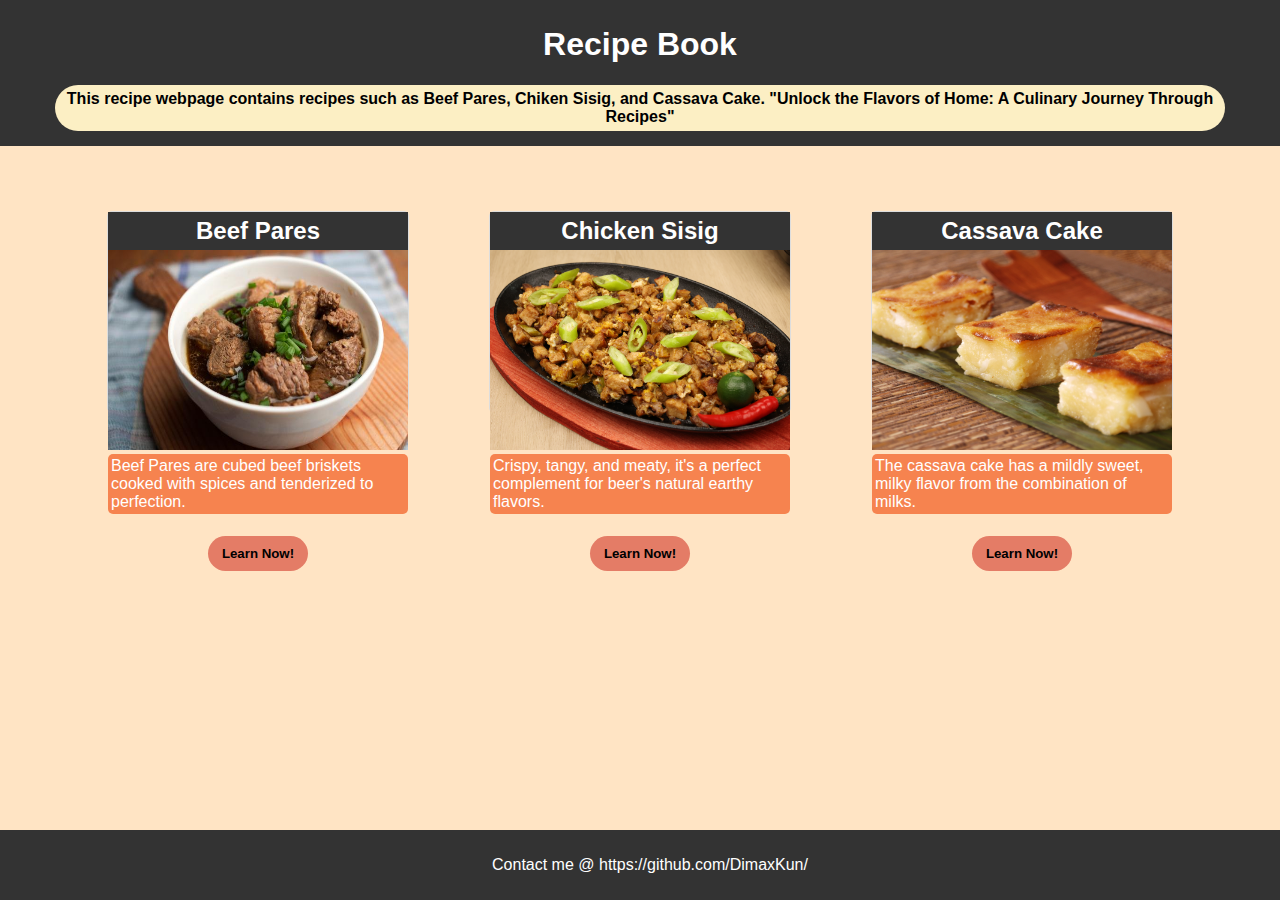
==== index.html @ 42772afb "my recipe page" ====
<!DOCTYPE html>
<html lang="en">
<head>
  <meta charset="UTF-8">
  <meta name="viewport" content="width=device-width, initial-scale=1.0">
  <title>Recipe Book</title>
  <link rel="stylesheet" href="styles.css">
</head>
<body>
  <header>
    <h1>Recipe Book</h1>
    <h4>This recipe webpage contains recipes such  as Beef Pares, Chiken Sisig, and Cassava Cake. "Unlock the Flavors of Home: A Culinary Journey Through Recipes"</h4>
  </header>
  <main>
    <div class="recipe-card">
      <h2>Beef Pares</h2>
      <a href="recipes/beefpares.html" target="_blank">
          <img src="images/beef-pares-1.jpg" alt="Beef Pares">
          <p class="recipe-desc">Beef Pares are cubed beef briskets cooked with spices and tenderized to perfection. </p>
          <h5>Learn Now!</h5>
      </a>
    </div>
    <div class="recipe-card">
      <h2>Chicken Sisig</h2>
      <a href="recipes/chickensisig.html" target="_blank">
          <img class="recipe-images" src="images/chicken-sisig.png" alt="Chicken Sisig">
          <p class="recipe-desc">Crispy, tangy, and meaty, it's a perfect complement for beer's natural earthy flavors.</p>
          <h5>Learn Now!</h5>
      </a>
    </div>
    <div class="recipe-card">
      <h2>Cassava Cake</h2>
      <a href="recipes/cassavacake.html" target="_blank">
          <img src="images/cassava-cake.jpg" alt="Cassava Cake">
          <p class="recipe-desc">The cassava cake has a mildly sweet, milky flavor from the combination of milks.</p>
          <h5>Learn Now!</h5>
      </a>
    </div>

  </main>
  <footer>
    <p>Contact me @ https://github.com/DimaxKun/</p>
  </footer>
</body>
</html>
---- styles.css ----
body {
    font-family: Arial, sans-serif;
    margin: 0;
    padding: 0;
    background-color: bisque;
}

header {
    background-color: #333;
    color: white;
    padding: 5px;
    text-align: center;
}

main {
    display: flex;
    flex-wrap: wrap;
    justify-content: center;
    padding: 25px;
}

.recipe-card {
    height: 200px;
    width: 300px;
    margin: 40px;
    border: 1px solid #ddd;
    border-radius: 5px;
    cursor: pointer;
}

.recipe-card img {
    width: 100%;
    height: 100%;
}

footer {
    background-color: #333;
    color: white;
    text-align: center;
    padding: 10px;
    position: fixed;
    bottom: 0;
    width: 100%;
}

h2 {
    text-align: center;
    margin: 0;
    padding-top: 5px;
    padding-bottom: 5px;
    background-color: #333; 
    color: white;
  }

.recipe-desc {
    text-align: left;
    margin: 0;
    padding: 3px;
    color: white;
    background-color: #f6834f;
    border-radius: 5px;
}

h5 {
    text-align: center;
    background-color: #e47c66;
    color: black;
    margin-left: 100px;
    margin-right: 100px;
    border-radius: 50px;
    padding: 10px;
}

h4 {
    background-color: #fcefc4;
    color: black;
    border-radius: 50px;
    padding: 5px;
    margin: 10px;
    margin-left: 50px;
    margin-right: 50px;
}

a{
    text-decoration: none;
}
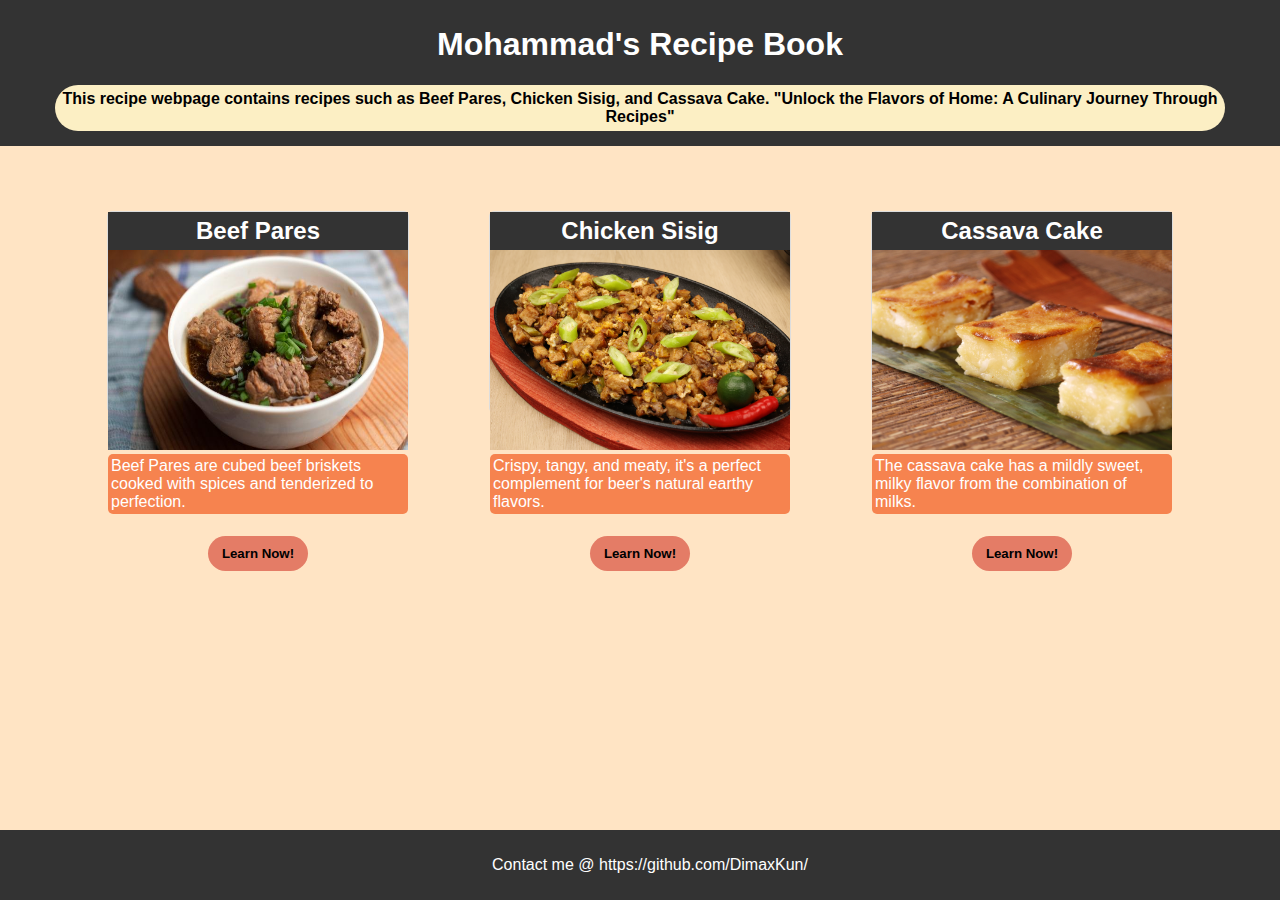
==== commit f361b8fc: "finalized" ====
--- a/index.html
+++ b/index.html
@@ -3,13 +3,13 @@
 <head>
   <meta charset="UTF-8">
   <meta name="viewport" content="width=device-width, initial-scale=1.0">
-  <title>Recipe Book</title>
+  <title>Mohammad's Recipe Book</title>
   <link rel="stylesheet" href="styles.css">
 </head>
 <body>
   <header>
-    <h1>Recipe Book</h1>
-    <h4>This recipe webpage contains recipes such  as Beef Pares, Chiken Sisig, and Cassava Cake. "Unlock the Flavors of Home: A Culinary Journey Through Recipes"</h4>
+    <h1>Mohammad's Recipe Book</h1>
+    <h4>This recipe webpage contains recipes such  as Beef Pares, Chicken Sisig, and Cassava Cake. "Unlock the Flavors of Home: A Culinary Journey Through Recipes"</h4>
   </header>
   <main>
     <div class="recipe-card">
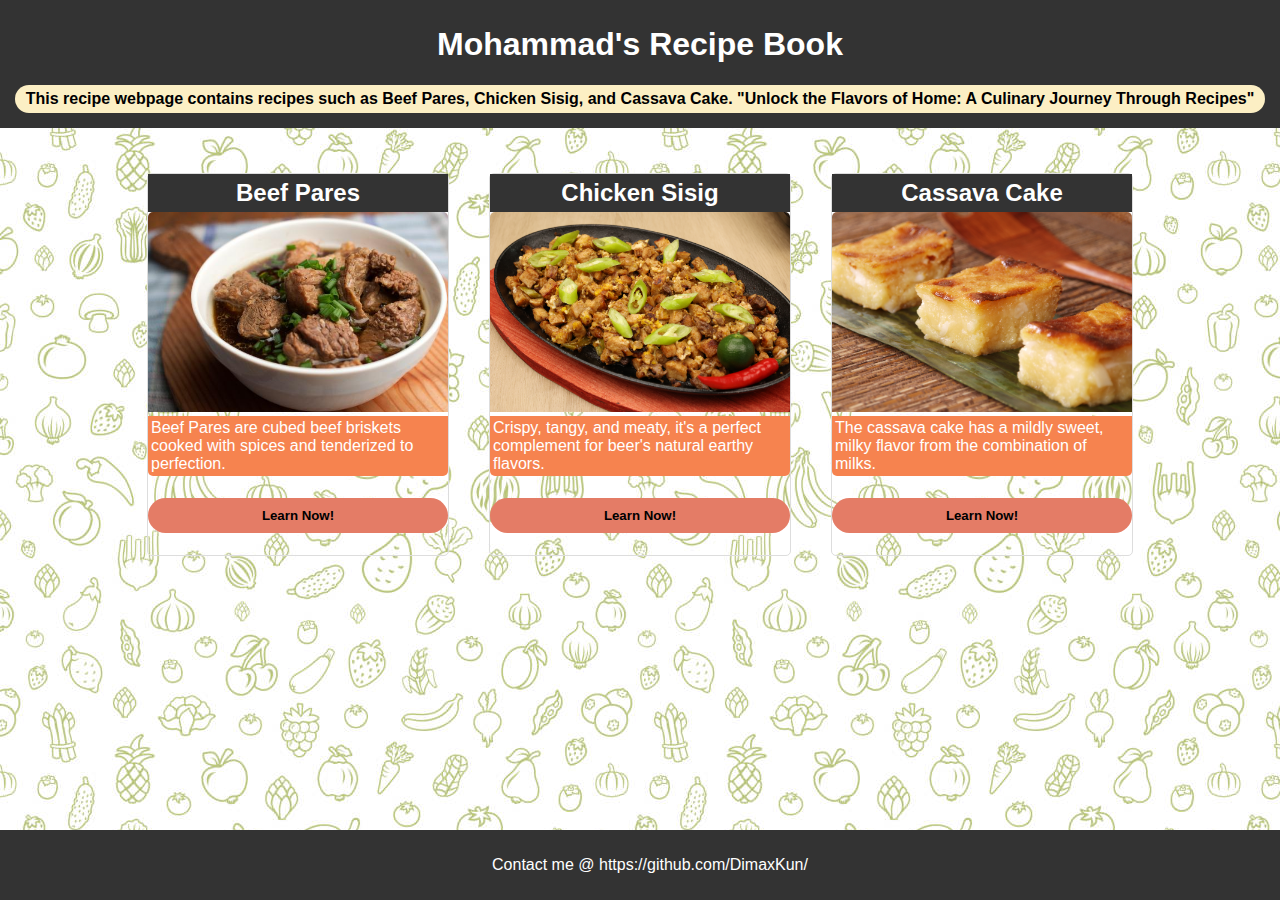
==== commit 64d1bd2f: "made it responsive" ====
--- a/index.html
+++ b/index.html
@@ -9,7 +9,7 @@
 <body>
   <header>
     <h1>Mohammad's Recipe Book</h1>
-    <h4>This recipe webpage contains recipes such  as Beef Pares, Chicken Sisig, and Cassava Cake. "Unlock the Flavors of Home: A Culinary Journey Through Recipes"</h4>
+    <h4>This recipe webpage contains recipes such as Beef Pares, Chicken Sisig, and Cassava Cake. "Unlock the Flavors of Home: A Culinary Journey Through Recipes"</h4>
   </header>
   <main>
     <div class="recipe-card">
@@ -36,7 +36,6 @@
           <h5>Learn Now!</h5>
       </a>
     </div>
-
   </main>
   <footer>
     <p>Contact me @ https://github.com/DimaxKun/</p>
--- a/styles.css
+++ b/styles.css
@@ -3,6 +3,7 @@
     margin: 0;
     padding: 0;
     background-color: bisque;
+    background-image: url("images/bg-image4.jpg");
 }
 
 header {
@@ -20,9 +21,9 @@
 }
 
 .recipe-card {
-    height: 200px;
+    height: auto;
     width: 300px;
-    margin: 40px;
+    margin: 20px; 
     border: 1px solid #ddd;
     border-radius: 5px;
     cursor: pointer;
@@ -30,7 +31,10 @@
 
 .recipe-card img {
     width: 100%;
-    height: 100%;
+    height: 200px; 
+    object-fit: cover; 
+    border-top-left-radius: 5px;
+    border-top-right-radius: 5px;
 }
 
 footer {
@@ -50,7 +54,7 @@
     padding-bottom: 5px;
     background-color: #333; 
     color: white;
-  }
+}
 
 .recipe-desc {
     text-align: left;
@@ -58,15 +62,13 @@
     padding: 3px;
     color: white;
     background-color: #f6834f;
-    border-radius: 5px;
+    border-radius: 0 0 5px 5px; 
 }
 
 h5 {
     text-align: center;
     background-color: #e47c66;
     color: black;
-    margin-left: 100px;
-    margin-right: 100px;
     border-radius: 50px;
     padding: 10px;
 }
@@ -77,10 +79,8 @@
     border-radius: 50px;
     padding: 5px;
     margin: 10px;
-    margin-left: 50px;
-    margin-right: 50px;
 }
 
-a{
+a {
     text-decoration: none;
-}+}
